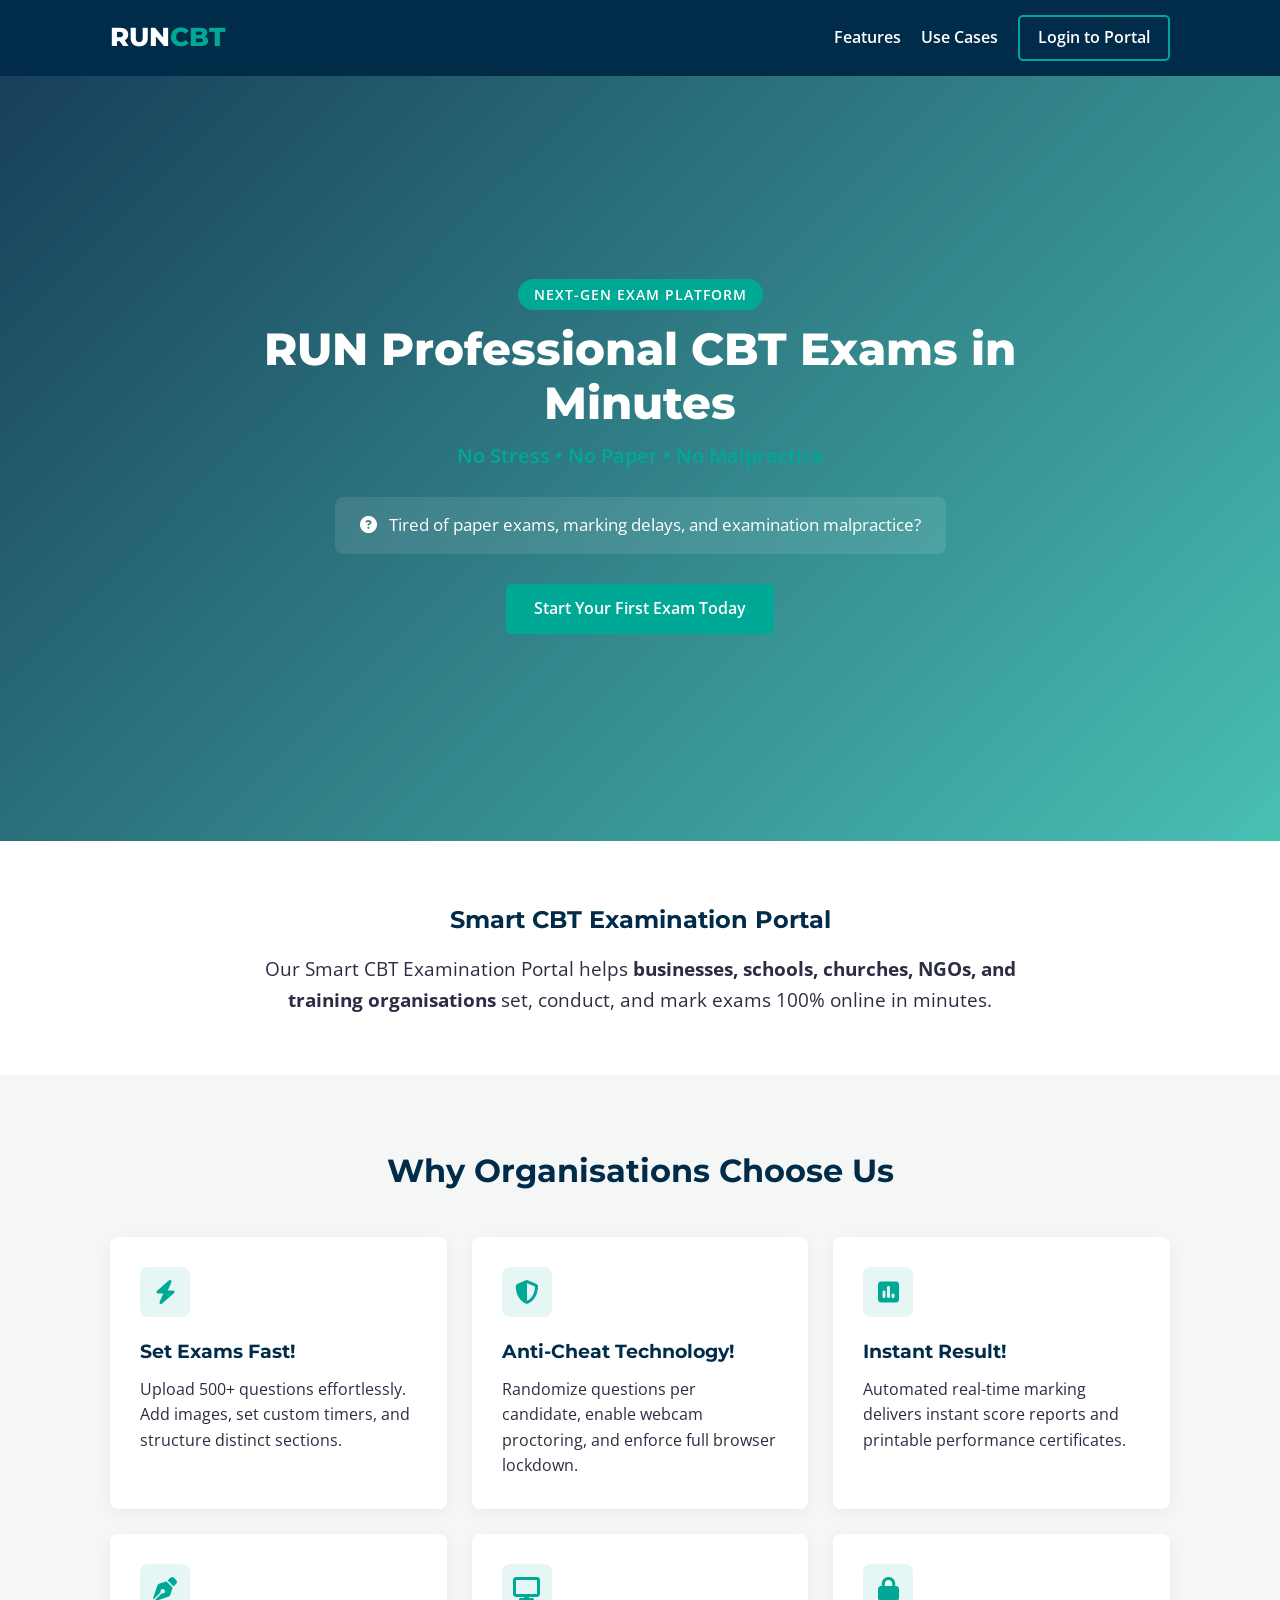
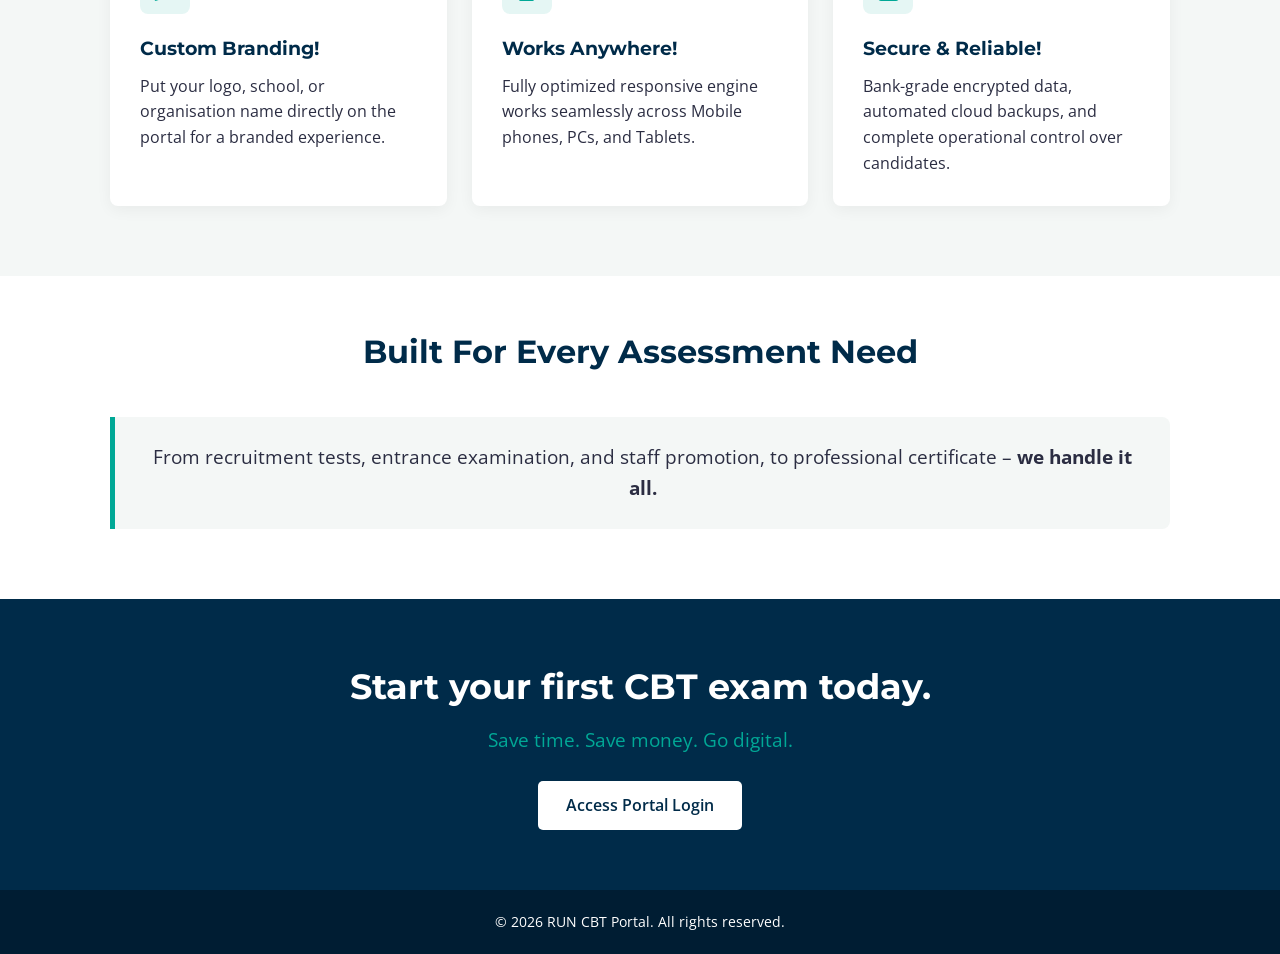
==== index.html @ bbdea0b2 "Add files via upload" ====
<!DOCTYPE html>
<html lang="en">
<head>
    <meta charset="UTF-8">
    <meta name="viewport" content="width=device-width, initial-scale=1.0">
    <title>RUN - Professional CBT Exams in Minutes</title>
    <!-- Google Fonts -->
    <link rel="preconnect" href="https://fonts.googleapis.com">
    <link rel="preconnect" href="https://fonts.gstatic.com" crossorigin>
    <link href="https://fonts.googleapis.com/css2?family=Montserrat:wght@600;700;800&family=Open+Sans:wght@400;500;600&display=swap" rel="stylesheet">
    <!-- FontAwesome for Icons -->
    <link rel="stylesheet" href="https://cdnjs.cloudflare.com/ajax/libs/font-awesome/6.4.0/css/all.min.css">
    <link rel="stylesheet" href="style.css">
</head>
<body>

    <!-- Navigation Bar -->
    <nav class="navbar">
        <div class="nav-container">
            <a href="#" class="logo">RUN<span>CBT</span></a>
            <ul class="nav-links">
                <li><a href="#features">Features</a></li>
                <li><a href="#use-cases">Use Cases</a></li>
                <li><a href="company.html" class="btn-nav">Login to Portal</a></li>
            </ul>
        </div>
    </nav>

    <!-- Hero Section -->
    <header class="hero">
        <div class="hero-overlay"></div>
        <div class="hero-content">
            <span class="badge">Next-Gen Exam Platform</span>
            <h1>RUN Professional CBT Exams in Minutes</h1>
            <p class="hero-subtitle">No Stress &bull; No Paper &bull; No Malpractice</p>
            
            <div class="hero-pain-point">
                <i class="fa-solid fa-circle-question"></i>
                <p>Tired of paper exams, marking delays, and examination malpractice?</p>
            </div>

            <a href="company.html" class="btn-primary">Start Your First Exam Today</a>
        </div>
    </header>

    <!-- Solution Overview Section -->
    <section class="overview">
        <div class="container">
            <h2>Smart CBT Examination Portal</h2>
            <p class="overview-text">
                Our Smart CBT Examination Portal helps <strong>businesses, schools, churches, NGOs, and training organisations</strong> set, conduct, and mark exams 100% online in minutes.
            </p>
        </div>
    </section>

    <!-- Features Section -->
    <section id="features" class="features">
        <div class="container">
            <h2 class="section-title">Why Organisations Choose Us</h2>
            <div class="features-grid">
                
                <div class="feature-card">
                    <div class="icon-box"><i class="fa-solid fa-bolt"></i></div>
                    <h3>Set Exams Fast!</h3>
                    <p>Upload 500+ questions effortlessly. Add images, set custom timers, and structure distinct sections.</p>
                </div>

                <div class="feature-card">
                    <div class="icon-box"><i class="fa-solid fa-shield-halved"></i></div>
                    <h3>Anti-Cheat Technology!</h3>
                    <p>Randomize questions per candidate, enable webcam proctoring, and enforce full browser lockdown.</p>
                </div>

                <div class="feature-card">
                    <div class="icon-box"><i class="fa-solid fa-square-poll-vertical"></i></div>
                    <h3>Instant Result!</h3>
                    <p>Automated real-time marking delivers instant score reports and printable performance certificates.</p>
                </div>

                <div class="feature-card">
                    <div class="icon-box"><i class="fa-solid fa-pen-nib"></i></div>
                    <h3>Custom Branding!</h3>
                    <p>Put your logo, school, or organisation name directly on the portal for a branded experience.</p>
                </div>

                <div class="feature-card">
                    <div class="icon-box"><i class="fa-solid fa-display"></i></div>
                    <h3>Works Anywhere!</h3>
                    <p>Fully optimized responsive engine works seamlessly across Mobile phones, PCs, and Tablets.</p>
                </div>

                <div class="feature-card">
                    <div class="icon-box"><i class="fa-solid fa-lock"></i></div>
                    <h3>Secure & Reliable!</h3>
                    <p>Bank-grade encrypted data, automated cloud backups, and complete operational control over candidates.</p>
                </div>

            </div>
        </div>
    </section>

    <!-- Use Cases Section -->
    <section id="use-cases" class="use-cases">
        <div class="container">
            <h2 class="section-title">Built For Every Assessment Need</h2>
            <div class="use-case-banner">
                <p>From recruitment tests, entrance examination, and staff promotion, to professional certificate – <strong>we handle it all.</strong></p>
            </div>
        </div>
    </section>

    <!-- Call to Action Banner -->
    <section class="cta-banner">
        <div class="container">
            <h2>Start your first CBT exam today.</h2>
            <p>Save time. Save money. Go digital.</p>
            <a href="company.html" class="btn-secondary">Access Portal Login</a>
        </div>
    </section>

    <!-- Footer -->
    <footer>
        <div class="container">
            <p>&copy; 2026 RUN CBT Portal. All rights reserved.</p>
        </div>
    </footer>

    <script src="script.js"></script>
</body>
</html>
---- style.css ----
/* Color Palette Variables */
:root {
    --primary-navy: #002B49;
    --secondary-teal: #00A896;
    --teal-hover: #008678;
    --bg-light: #F4F7F6;
    --text-dark: #2B2D42;
    --text-muted: #6C757D;
    --white: #FFFFFF;
}

/* Base Styles */
* {
    margin: 0;
    padding: 0;
    box-sizing: border-box;
}

body {
    font-family: 'Open Sans', sans-serif;
    color: var(--text-dark);
    background-color: var(--bg-light);
    line-height: 1.6;
}

h1, h2, h3 {
    font-family: 'Montserrat', sans-serif;
}

.container {
    max-width: 1100px;
    margin: 0 auto;
    padding: 0 20px;
}

/* Navigation */
.navbar {
    background-color: var(--primary-navy);
    padding: 15px 0;
    position: sticky;
    top: 0;
    z-index: 1000;
}

.nav-container {
    max-width: 1100px;
    margin: 0 auto;
    padding: 0 20px;
    display: flex;
    justify-content: space-between;
    align-items: center;
}

.logo {
    font-family: 'Montserrat', sans-serif;
    font-size: 1.6rem;
    font-weight: 800;
    color: var(--white);
    text-decoration: none;
}

.logo span {
    color: var(--secondary-teal);
}

.nav-links {
    list-style: none;
    display: flex;
    align-items: center;
    gap: 20px;
}

.nav-links a {
    color: var(--white);
    text-decoration: none;
    font-weight: 600;
    transition: color 0.3s;
}

.nav-links a:hover {
    color: var(--secondary-teal);
}

/* Hero Section */
.hero {
    position: relative;
    height: 85vh;
    min-height: 550px;
    background: url('https://images.unsplash.com/photo-1516321318423-f06f85e504b3?q=80&w=1600&auto=format&fit=crop') no-repeat center center/cover;
    display: flex;
    align-items: center;
    justify-content: center;
    text-align: center;
    color: var(--white);
}

.hero-overlay {
    position: absolute;
    top: 0;
    left: 0;
    width: 100%;
    height: 100%;
    background: linear-gradient(135deg, rgba(0, 43, 73, 0.9), rgba(0, 168, 150, 0.7));
}

.hero-content {
    position: relative;
    z-index: 1;
    max-width: 800px;
    padding: 0 20px;
}

.badge {
    background-color: var(--secondary-teal);
    color: var(--white);
    padding: 6px 16px;
    border-radius: 20px;
    font-size: 0.85rem;
    font-weight: 600;
    text-transform: uppercase;
    letter-spacing: 1px;
}

.hero h1 {
    font-size: 2.8rem;
    margin: 15px 0 10px;
    font-weight: 800;
    line-height: 1.2;
}

.hero-subtitle {
    font-size: 1.25rem;
    font-weight: 600;
    color: var(--secondary-teal);
    margin-bottom: 25px;
}

.hero-pain-point {
    background: rgba(255, 255, 255, 0.1);
    backdrop-filter: blur(5px);
    padding: 15px 25px;
    border-radius: 8px;
    margin: 0 auto 30px;
    display: inline-flex;
    align-items: center;
    gap: 12px;
    font-size: 1.05rem;
}

/* Buttons */
.btn-primary, .btn-secondary, .btn-nav {
    display: inline-block;
    padding: 12px 28px;
    border-radius: 5px;
    font-weight: 600;
    text-decoration: none;
    transition: all 0.3s ease;
}

.btn-primary {
    background-color: var(--secondary-teal);
    color: var(--white);
    border: none;
}

.btn-primary:hover {
    background-color: var(--teal-hover);
    transform: translateY(-2px);
}

.btn-secondary {
    background-color: var(--white);
    color: var(--primary-navy);
}

.btn-secondary:hover {
    background-color: var(--bg-light);
    transform: translateY(-2px);
}

.btn-nav {
    border: 2px solid var(--secondary-teal);
    padding: 8px 18px;
}

.btn-nav:hover {
    background-color: var(--secondary-teal);
    color: var(--white) !important;
}

/* Overview Section */
.overview {
    padding: 60px 0;
    background-color: var(--white);
    text-align: center;
}

.overview h2 {
    color: var(--primary-navy);
    margin-bottom: 15px;
}

.overview-text {
    font-size: 1.2rem;
    max-width: 800px;
    margin: 0 auto;
    color: var(--text-dark);
}

/* Features Section */
.features {
    padding: 70px 0;
}

.section-title {
    text-align: center;
    color: var(--primary-navy);
    font-size: 2rem;
    margin-bottom: 40px;
}

.features-grid {
    display: grid;
    grid-template-columns: repeat(auto-fit, minmax(300px, 1fr));
    gap: 25px;
}

.feature-card {
    background: var(--white);
    padding: 30px;
    border-radius: 8px;
    box-shadow: 0 4px 15px rgba(0,0,0,0.05);
    transition: transform 0.3s ease;
}

.feature-card:hover {
    transform: translateY(-5px);
}

.icon-box {
    width: 50px;
    height: 50px;
    background-color: rgba(0, 168, 150, 0.1);
    color: var(--secondary-teal);
    display: flex;
    align-items: center;
    justify-content: center;
    border-radius: 8px;
    font-size: 1.5rem;
    margin-bottom: 20px;
}

.feature-card h3 {
    margin-bottom: 10px;
    color: var(--primary-navy);
}

/* Use Cases */
.use-cases {
    padding: 50px 0 70px;
    background-color: var(--white);
}

.use-case-banner {
    background-color: var(--bg-light);
    border-left: 5px solid var(--secondary-teal);
    padding: 25px 30px;
    border-radius: 0 8px 8px 0;
    font-size: 1.2rem;
    text-align: center;
}

/* CTA Banner */
.cta-banner {
    background: var(--primary-navy);
    color: var(--white);
    text-align: center;
    padding: 60px 0;
}

.cta-banner h2 {
    font-size: 2.2rem;
    margin-bottom: 10px;
}

.cta-banner p {
    font-size: 1.2rem;
    margin-bottom: 25px;
    color: var(--secondary-teal);
}

/* Footer */
footer {
    background-color: #001d33;
    color: var(--white);
    text-align: center;
    padding: 20px 0;
    font-size: 0.9rem;
}

/* Login Page Styling */
.login-body {
    display: flex;
    align-items: center;
    justify-content: center;
    min-height: 100vh;
    background-color: var(--primary-navy);
}

.login-card {
    background: var(--white);
    padding: 40px;
    border-radius: 10px;
    width: 100%;
    max-width: 400px;
    box-shadow: 0 8px 25px rgba(0, 0, 0, 0.2);
}

.login-header {
    text-align: center;
    margin-bottom: 30px;
}

.login-header .logo {
    color: var(--primary-navy);
    display: inline-block;
    margin-bottom: 10px;
}

.login-header h2 {
    color: var(--primary-navy);
    font-size: 1.5rem;
}

.login-header p {
    font-size: 0.85rem;
    color: var(--text-muted);
}

.form-group {
    margin-bottom: 20px;
}

.form-group label {
    display: block;
    font-size: 0.85rem;
    font-weight: 600;
    margin-bottom: 5px;
}

.form-group input {
    width: 100%;
    padding: 10px 12px;
    border: 1px solid #CCC;
    border-radius: 5px;
    font-size: 0.95rem;
}

.form-actions {
    display: flex;
    justify-content: space-between;
    align-items: center;
    font-size: 0.85rem;
    margin-bottom: 25px;
}

.forgot-pass {
    color: var(--secondary-teal);
    text-decoration: none;
}

.btn-full {
    width: 100%;
    cursor: pointer;
}

.login-footer {
    text-align: center;
    margin-top: 20px;
    font-size: 0.85rem;
}

.login-footer a {
    color: var(--secondary-teal);
    text-decoration: none;
    font-weight: 600;
}
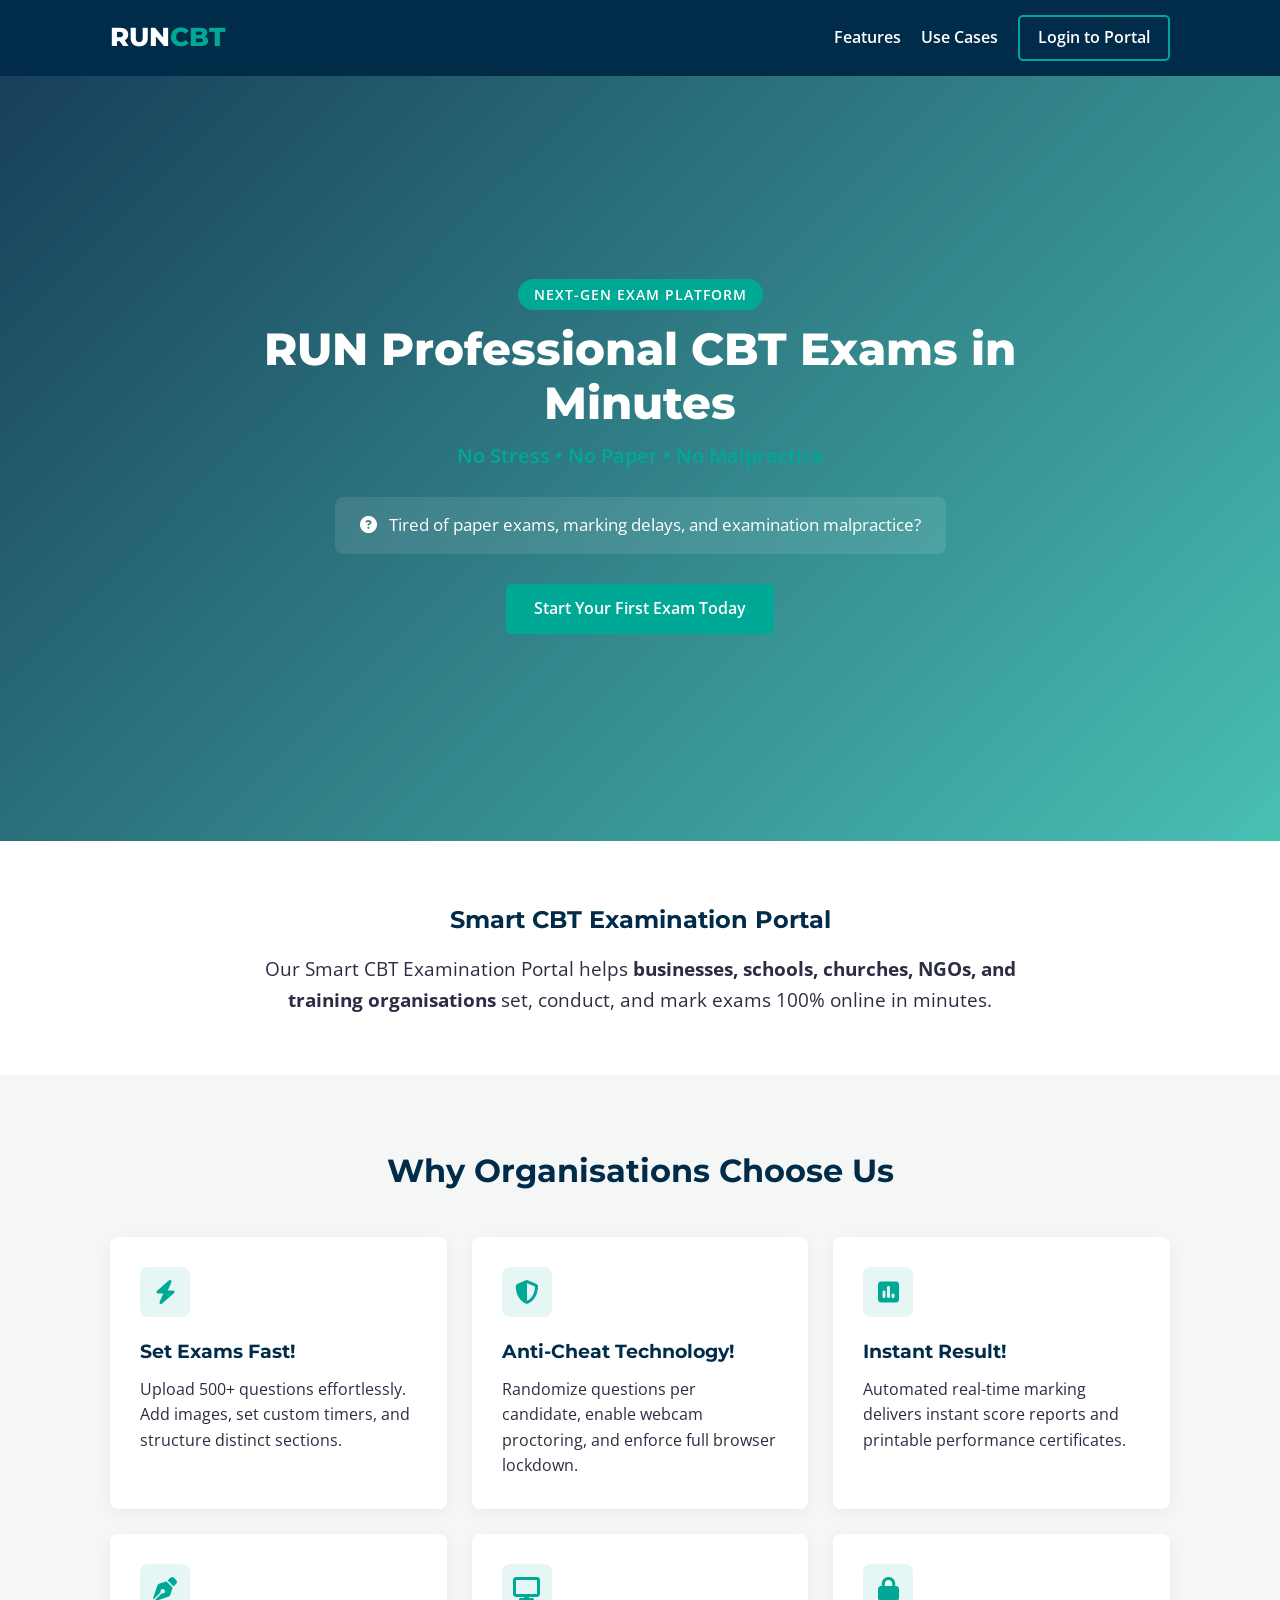
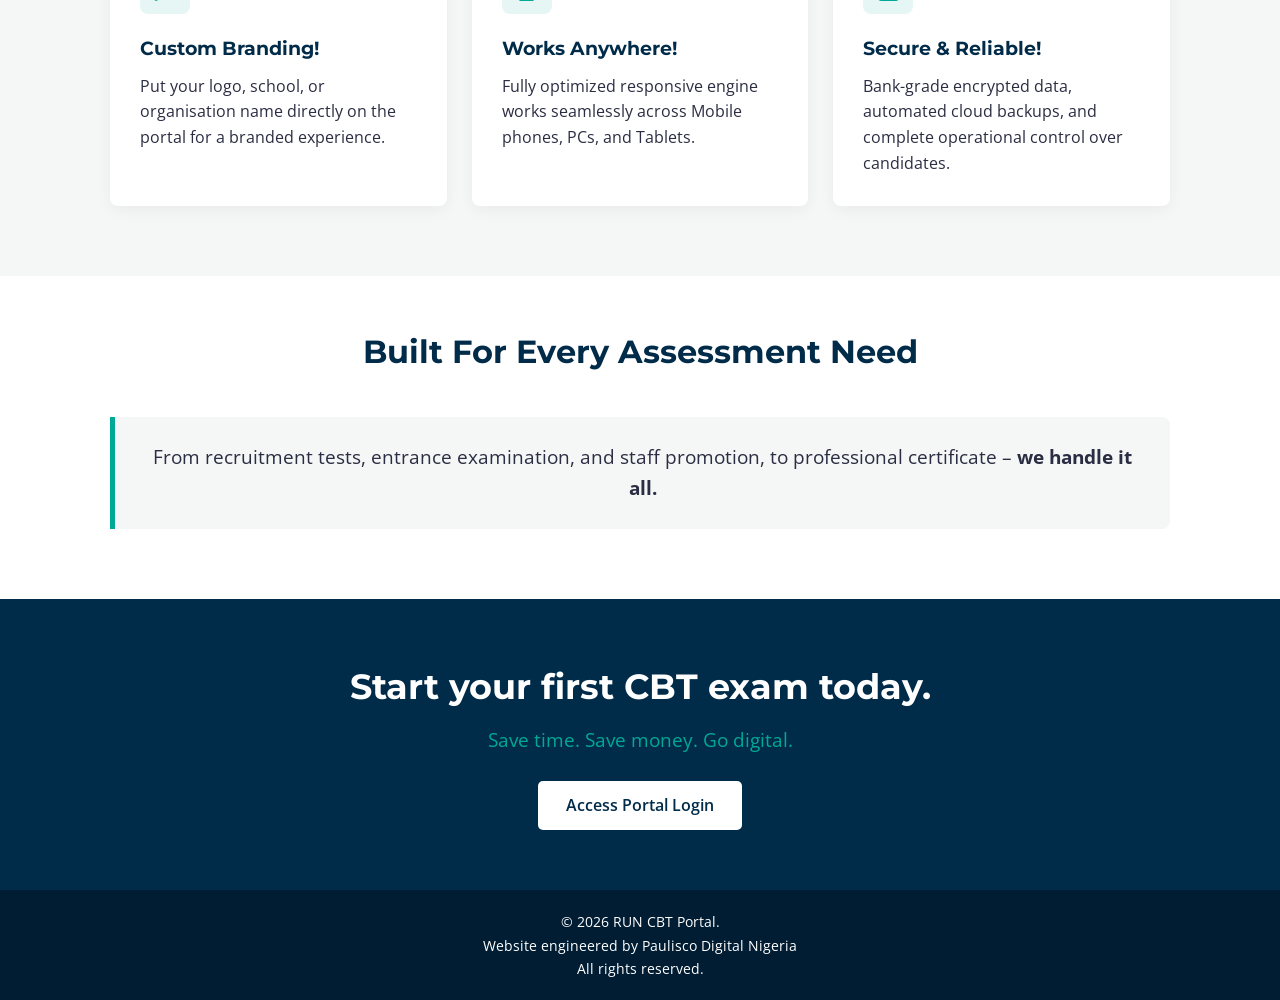
==== commit 8e4e2191: "Update index.html" ====
--- a/index.html
+++ b/index.html
@@ -21,7 +21,7 @@
             <ul class="nav-links">
                 <li><a href="#features">Features</a></li>
                 <li><a href="#use-cases">Use Cases</a></li>
-                <li><a href="company.html" class="btn-nav">Login to Portal</a></li>
+                <li><a href="Company.html" class="btn-nav">Login to Portal</a></li>
             </ul>
         </div>
     </nav>
@@ -39,7 +39,7 @@
                 <p>Tired of paper exams, marking delays, and examination malpractice?</p>
             </div>
 
-            <a href="company.html" class="btn-primary">Start Your First Exam Today</a>
+            <a href="Company.html" class="btn-primary">Start Your First Exam Today</a>
         </div>
     </header>
 
@@ -114,17 +114,17 @@
         <div class="container">
             <h2>Start your first CBT exam today.</h2>
             <p>Save time. Save money. Go digital.</p>
-            <a href="company.html" class="btn-secondary">Access Portal Login</a>
+            <a href="Company.html" class="btn-secondary">Access Portal Login</a>
         </div>
     </section>
 
     <!-- Footer -->
     <footer>
         <div class="container">
-            <p>&copy; 2026 RUN CBT Portal. All rights reserved.</p>
+            <p>&copy; 2026 RUN CBT Portal.<br>Website engineered by Paulisco Digital Nigeria<br> All rights reserved.</p>
         </div>
     </footer>
 
     <script src="script.js"></script>
 </body>
-</html>+</html>
